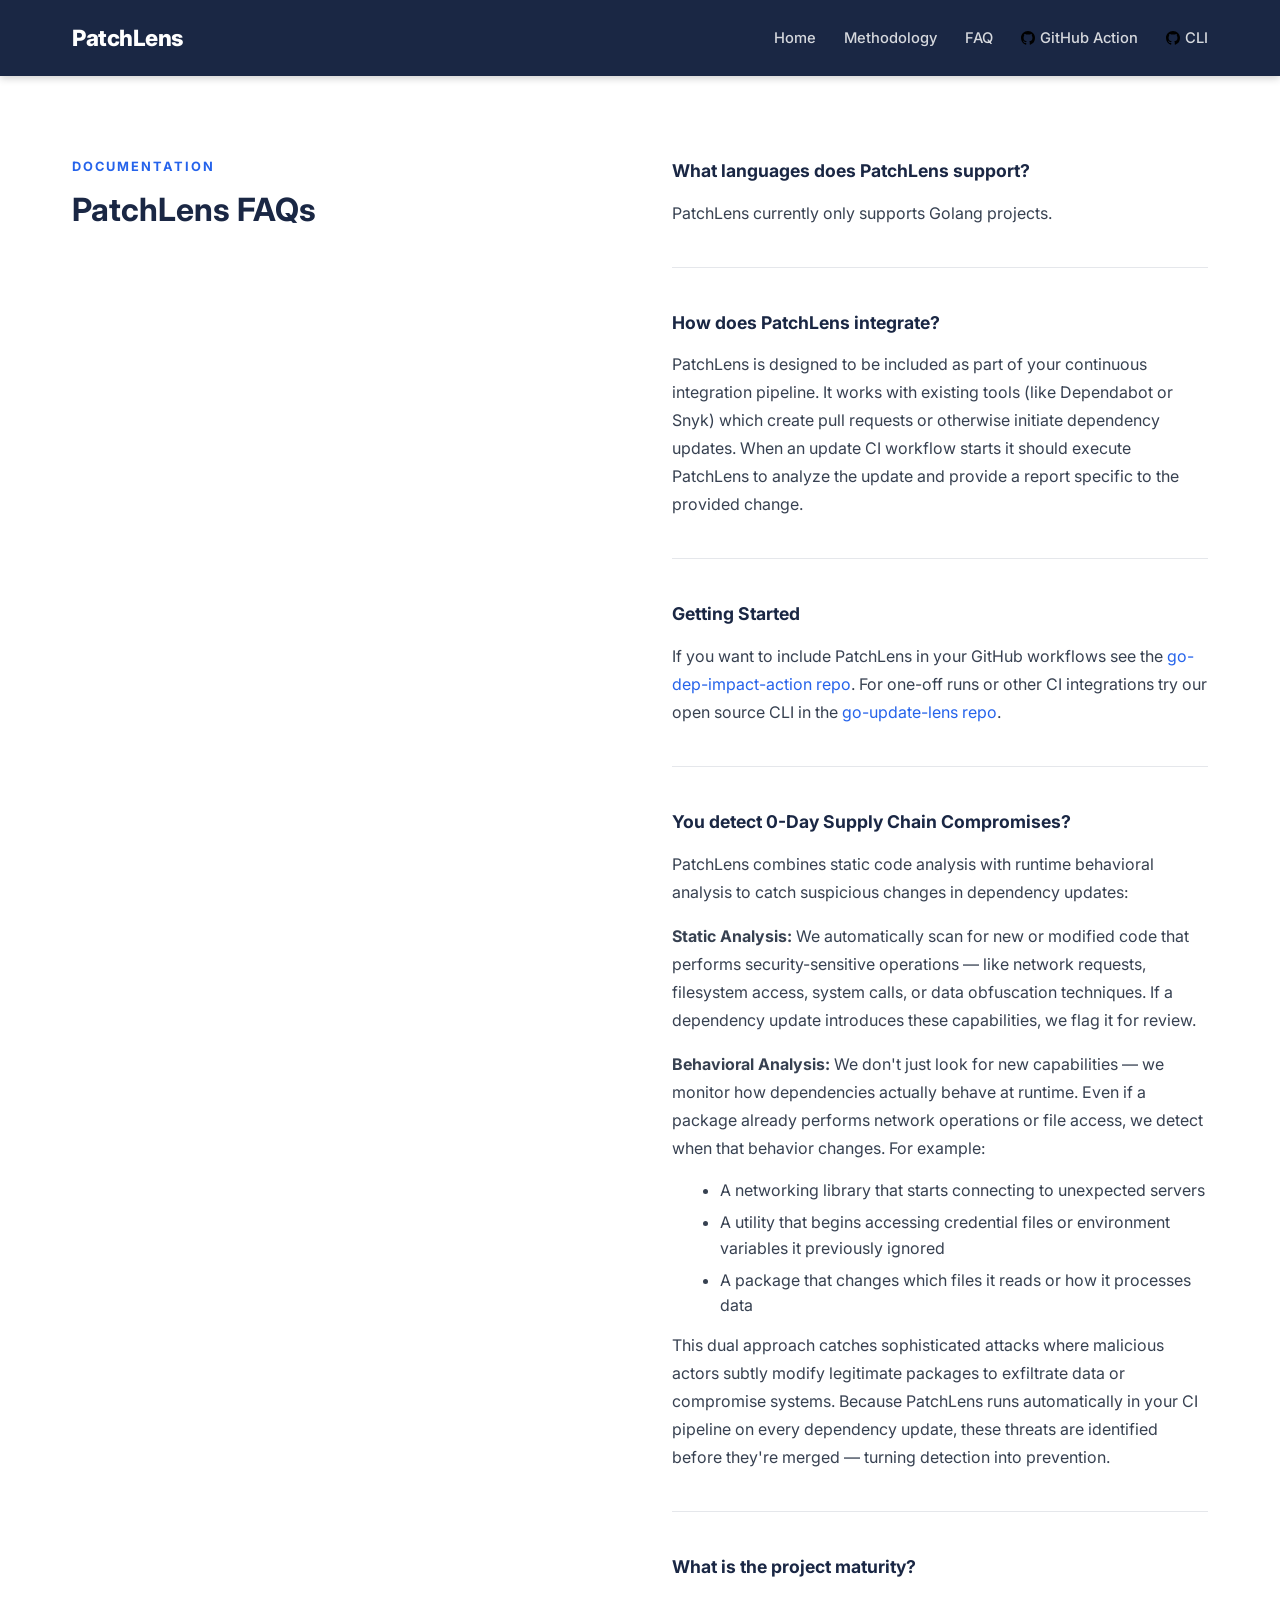
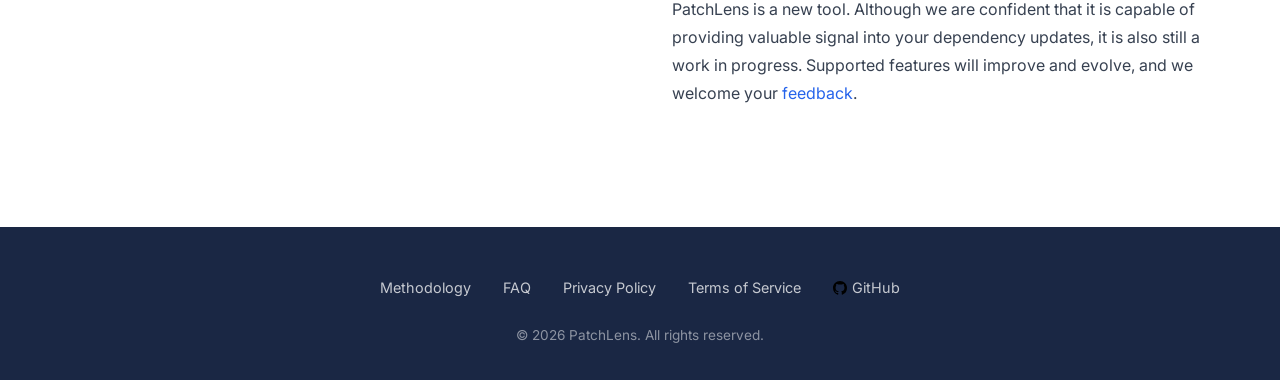
==== faq/index.html @ caf2183b "Rebuild website for ghpages" ====
<!DOCTYPE html>
<html lang="en">
<head>
  <meta charset="UTF-8" />
  <meta name="viewport" content="width=device-width, initial-scale=1.0" />
  <title>FAQ — PatchLens</title>
  <meta name="description" content="Frequently asked questions about PatchLens: language support, CI integration, zero-day detection, and getting started." />
  <link rel="stylesheet" href="../assets/css/style.css" />
  <link rel="preconnect" href="https://fonts.googleapis.com" />
  <link rel="preconnect" href="https://fonts.gstatic.com" crossorigin />
  <link href="https://fonts.googleapis.com/css2?family=Inter:wght@400;500;600;700;800&display=swap" rel="stylesheet" />
</head>
<body>
<svg xmlns="http://www.w3.org/2000/svg" style="display:none">
  <symbol id="icon-github" viewBox="0 0 16 16">
    <path d="M8 0C3.58 0 0 3.58 0 8c0 3.54 2.29 6.53 5.47 7.59.4.07.55-.17.55-.38 0-.19-.01-.82-.01-1.49-2.01.37-2.53-.49-2.69-.94-.09-.23-.48-.94-.82-1.13-.28-.15-.68-.52-.01-.53.63-.01 1.08.58 1.23.82.72 1.21 1.87.87 2.33.66.07-.52.28-.87.51-1.07-1.78-.2-3.64-.89-3.64-3.95 0-.87.31-1.59.82-2.15-.08-.2-.36-1.02.08-2.12 0 0 .67-.21 2.2.82.64-.18 1.32-.27 2-.27.68 0 1.36.09 2 .27 1.53-1.04 2.2-.82 2.2-.82.44 1.1.16 1.92.08 2.12.51.56.82 1.27.82 2.15 0 3.07-1.87 3.75-3.65 3.95.29.25.54.73.54 1.48 0 1.07-.01 1.93-.01 2.2 0 .21.15.46.55.38A8.013 8.013 0 0016 8c0-4.42-3.58-8-8-8z"/>
  </symbol>
</svg>

<!-- ===== HEADER ===== -->
<header>
  <nav>
    <div class="logo"><a href="../">PatchLens</a></div>
    <button class="nav-toggle" aria-label="Toggle navigation" onclick="document.querySelector('.nav-links').classList.toggle('open')">&#9776;</button>
    <ul class="nav-links">
      <li><a href="../">Home</a></li>
      <li><a href="../methodology/">Methodology</a></li>
      <li><a href="../faq/">FAQ</a></li>
      <li><a href="https://github.com/PatchLens/go-dep-impact-action" target="_blank" rel="noopener"><svg width="14" height="14" aria-hidden="true"><use href="#icon-github"/></svg>GitHub Action</a></li>
      <li><a href="https://github.com/PatchLens/go-update-lens" target="_blank" rel="noopener"><svg width="14" height="14" aria-hidden="true"><use href="#icon-github"/></svg>CLI</a></li>
    </ul>
  </nav>
</header>

<!-- ===== FAQ PAGE ===== -->
<section class="section-white">
  <div class="container">
    <div class="two-col" style="align-items: flex-start;">
      <div class="col-text">
        <p class="section-label">Documentation</p>
        <h2>PatchLens FAQs</h2>
      </div>
      <div class="col-text">

        <div class="faq-item">
          <p class="faq-q">What languages does PatchLens support?</p>
          <div class="faq-a">
            <p>PatchLens currently only supports Golang projects.</p>
          </div>
        </div>

        <div class="faq-item">
          <p class="faq-q">How does PatchLens integrate?</p>
          <div class="faq-a">
            <p>PatchLens is designed to be included as part of your continuous integration pipeline. It works with existing tools (like Dependabot or Snyk) which create pull requests or otherwise initiate dependency updates. When an update CI workflow starts it should execute PatchLens to analyze the update and provide a report specific to the provided change.</p>
          </div>
        </div>

        <div class="faq-item">
          <p class="faq-q">Getting Started</p>
          <div class="faq-a">
            <p>If you want to include PatchLens in your GitHub workflows see the <a href="https://github.com/PatchLens/go-dep-impact-action" target="_blank" rel="noopener">go-dep-impact-action repo</a>. For one-off runs or other CI integrations try our open source CLI in the <a href="https://github.com/PatchLens/go-update-lens" target="_blank" rel="noopener">go-update-lens repo</a>.</p>
          </div>
        </div>

        <div class="faq-item">
          <p class="faq-q">You detect 0-Day Supply Chain Compromises?</p>
          <div class="faq-a">
            <p>PatchLens combines static code analysis with runtime behavioral analysis to catch suspicious changes in dependency updates:</p>
            <p><strong>Static Analysis:</strong> We automatically scan for new or modified code that performs security-sensitive operations — like network requests, filesystem access, system calls, or data obfuscation techniques. If a dependency update introduces these capabilities, we flag it for review.</p>
            <p><strong>Behavioral Analysis:</strong> We don't just look for new capabilities — we monitor how dependencies actually behave at runtime. Even if a package already performs network operations or file access, we detect when that behavior changes. For example:</p>
            <ul>
              <li>A networking library that starts connecting to unexpected servers</li>
              <li>A utility that begins accessing credential files or environment variables it previously ignored</li>
              <li>A package that changes which files it reads or how it processes data</li>
            </ul>
            <p>This dual approach catches sophisticated attacks where malicious actors subtly modify legitimate packages to exfiltrate data or compromise systems. Because PatchLens runs automatically in your CI pipeline on every dependency update, these threats are identified before they're merged — turning detection into prevention.</p>
          </div>
        </div>

        <div class="faq-item">
          <p class="faq-q">What is the project maturity?</p>
          <div class="faq-a">
            <p>PatchLens is a new tool. Although we are confident that it is capable of providing valuable signal into your dependency updates, it is also still a work in progress. Supported features will improve and evolve, and we welcome your <a href="https://github.com/PatchLens/" target="_blank" rel="noopener">feedback</a>.</p>
          </div>
        </div>

      </div>
    </div>
  </div>
</section>

<!-- ===== FOOTER ===== -->
<footer>
  <div class="container">
    <ul class="footer-links">
      <li><a href="../methodology/">Methodology</a></li>
      <li><a href="../faq/">FAQ</a></li>
      <li><a href="../privacy-policy/">Privacy Policy</a></li>
      <li><a href="../terms-of-service/">Terms of Service</a></li>
      <li><a href="https://github.com/PatchLens" target="_blank" rel="noopener"><svg width="14" height="14" aria-hidden="true"><use href="#icon-github"/></svg>GitHub</a></li>
    </ul>
    <p class="footer-copy">&copy; 2026 PatchLens. All rights reserved.</p>
  </div>
</footer>

</body>
</html>
---- assets/css/style.css ----
/* ===== Reset & Base ===== */
*, *::before, *::after {
  box-sizing: border-box;
  margin: 0;
  padding: 0;
}

html { scroll-behavior: smooth; }

body {
  font-family: 'Inter', system-ui, -apple-system, BlinkMacSystemFont, 'Segoe UI', sans-serif;
  color: #1a2744;
  line-height: 1.6;
  background: #ffffff;
}

a {
  color: #2563eb;
  text-decoration: none;
}
a:hover { text-decoration: underline; }

img {
  max-width: 100%;
  height: auto;
  display: block;
  border-radius: 10px;
}

ul, ol { padding-left: 1.5rem; }

/* ===== Layout ===== */
.container {
  max-width: 1200px;
  margin: 0 auto;
  padding: 0 2rem;
}

.two-col {
  display: grid;
  grid-template-columns: 1fr 1fr;
  gap: 4rem;
  align-items: center;
}

.two-col.img-left .col-img { order: -1; }
.two-col.img-right .col-img { order: 1; }

/* ===== Section Backgrounds ===== */
.section-white  { background: #ffffff; }
.section-light  { background: #f8faff; }
.section-bright { background: #eef2ff; }
.section-tan      { background: #fdfaf7; }
.section-charcoal { background: #3c3c3c; }
.section-charcoal h1, .section-charcoal h2,
.section-charcoal h3, .section-charcoal h4 { color: #ffffff; }
.section-charcoal p { color: rgba(255,255,255,0.85); }
.section-charcoal a { color: rgba(255,255,255,0.9); }
.section-charcoal .btn-outline { border-color: rgba(255,255,255,0.7); color: rgba(255,255,255,0.9); }
.section-charcoal .btn-outline:hover { background: rgba(255,255,255,0.15); color: white; border-color: white; }
.section-dark   { background: #1a2744; }
.section-dark h1, .section-dark h2,
.section-dark h3, .section-dark h4 { color: #ffffff; }
.section-dark p { color: rgba(255,255,255,0.82); }

/* Full-bleed image column — image spans full section height and hits the page right edge */
.section-fill-image { padding: 0; overflow: hidden; }
.section-fill-image > .container {
  max-width: none;
  padding-left: 2rem;
  padding-right: 0;
}
.section-fill-image .two-col { gap: 0; }
.section-fill-image .col-text { padding: 2rem 3rem 2rem 0; }
.section-fill-image .col-img  { align-self: stretch; }
.section-fill-image .col-img img { border-radius: 0; height: 100%; object-fit: cover; }

/* GitHub icon alignment in nav/footer */
.nav-links a svg, .footer-links a svg {
  vertical-align: middle;
  margin-right: 5px;
  position: relative;
  top: -1px;
}

section { padding: 5rem 0; }

/* ===== Header / Nav ===== */
header {
  background: #1a2744;
  color: white;
  position: sticky;
  top: 0;
  z-index: 100;
  box-shadow: 0 2px 8px rgba(0,0,0,0.2);
}

nav {
  display: flex;
  align-items: center;
  justify-content: space-between;
  padding: 1.25rem 2rem;
  max-width: 1200px;
  margin: 0 auto;
}

.logo {
  font-size: 1.4rem;
  font-weight: 800;
  letter-spacing: -0.5px;
}
.logo a { color: white; }
.logo a:hover { text-decoration: none; opacity: 0.9; }

.nav-links {
  display: flex;
  gap: 1.75rem;
  list-style: none;
  align-items: center;
  flex-wrap: wrap;
}

.nav-links a {
  color: rgba(255,255,255,0.82);
  font-size: 0.92rem;
  font-weight: 500;
  transition: color 0.15s;
}
.nav-links a:hover {
  color: white;
  text-decoration: none;
}

.nav-links .nav-cta a {
  background: #2563eb;
  color: white;
  padding: 0.45rem 1rem;
  border-radius: 5px;
  font-weight: 600;
}
.nav-links .nav-cta a:hover {
  background: #1d4ed8;
  text-decoration: none;
}

/* Mobile nav toggle */
.nav-toggle {
  display: none;
  background: none;
  border: none;
  cursor: pointer;
  padding: 0.5rem;
  color: white;
  font-size: 1.5rem;
}

/* ===== Typography ===== */
h1 { font-size: 2.6rem; font-weight: 800; line-height: 1.15; letter-spacing: -0.5px; }
h2 { font-size: 2rem;   font-weight: 700; line-height: 1.25; }
h3 { font-size: 1.5rem; font-weight: 700; line-height: 1.35; }
h4 { font-size: 1.15rem;font-weight: 600; line-height: 1.4; }
h5 { font-size: 1rem;   font-weight: 600; }

p {
  font-size: 1rem;
  line-height: 1.75;
  color: #374151;
  margin-bottom: 1rem;
}
p:last-child { margin-bottom: 0; }

p.lead {
  font-size: 1.15rem;
  line-height: 1.7;
  color: #374151;
}

/* ===== Feature List ===== */
.feature-list {
  list-style: none;
  padding: 0;
  margin-top: 1.5rem;
}

.feature-list li {
  padding: 0.9rem 0;
  border-bottom: 1px solid rgba(37,99,235,0.1);
}
.feature-list li:last-child { border-bottom: none; }

.feature-list strong {
  display: block;
  font-size: 0.95rem;
  color: #1a2744;
  margin-bottom: 0.2rem;
}
.feature-list .feat-desc {
  font-size: 0.88rem;
  color: #6b7280;
  margin: 0;
  line-height: 1.5;
}

/* ===== Buttons ===== */
.btn {
  display: inline-flex;
  align-items: center;
  gap: 0.5rem;
  padding: 0.75rem 1.5rem;
  border-radius: 6px;
  font-weight: 600;
  font-size: 0.95rem;
  transition: all 0.2s;
  cursor: pointer;
  text-decoration: none !important;
}

.btn-primary {
  background: #2563eb;
  color: white;
  border: 2px solid #2563eb;
}
.btn-primary:hover { background: #1d4ed8; border-color: #1d4ed8; color: white; }

.btn-outline {
  border: 2px solid #2563eb;
  color: #2563eb;
  background: transparent;
}
.btn-outline:hover { background: #2563eb; color: white; }

.btn-group {
  display: flex;
  gap: 1rem;
  flex-wrap: wrap;
  margin-top: 1.75rem;
}

/* ===== Section Headings ===== */
.section-label {
  font-size: 0.8rem;
  font-weight: 700;
  letter-spacing: 2px;
  text-transform: uppercase;
  color: #2563eb;
  margin-bottom: 0.75rem;
}

/* ===== Step Numbers (Methodology) ===== */
.step-badge {
  display: inline-flex;
  align-items: center;
  justify-content: center;
  width: 2.25rem;
  height: 2.25rem;
  background: #2563eb;
  color: white;
  border-radius: 50%;
  font-weight: 800;
  font-size: 1rem;
  margin-bottom: 0.75rem;
}

/* ===== FAQ ===== */
.faq-item {
  margin-bottom: 2.5rem;
  padding-bottom: 2.5rem;
  border-bottom: 1px solid #e5e7eb;
}
.faq-item:last-child {
  border-bottom: none;
  padding-bottom: 0;
}

.faq-q {
  font-size: 1.1rem;
  font-weight: 700;
  color: #1a2744;
  margin-bottom: 0.75rem;
}

.faq-a { color: #374151; }
.faq-a ul { margin: 0.75rem 0 0.75rem 1.5rem; }
.faq-a li { margin-bottom: 0.4rem; line-height: 1.6; }

/* ===== Contact Form ===== */
.contact-card {
  background: white;
  border-radius: 12px;
  padding: 2.5rem;
  box-shadow: 0 4px 20px rgba(37,99,235,0.1);
}

.form-group {
  margin-bottom: 1.25rem;
}

label {
  display: block;
  font-weight: 600;
  font-size: 0.9rem;
  margin-bottom: 0.4rem;
  color: #374151;
}

input[type="text"],
input[type="email"],
textarea,
select {
  width: 100%;
  padding: 0.75rem 1rem;
  border: 1.5px solid #d1d5db;
  border-radius: 6px;
  font-size: 1rem;
  font-family: inherit;
  background: #f9fafb;
  color: #1a1a1a;
  transition: border-color 0.15s, box-shadow 0.15s;
}

input:focus,
textarea:focus,
select:focus {
  outline: none;
  border-color: #2563eb;
  background: white;
  box-shadow: 0 0 0 3px rgba(37,99,235,0.08);
}

textarea { resize: vertical; min-height: 130px; }

.btn-submit {
  width: 100%;
  background: #2563eb;
  color: white;
  padding: 0.85rem 2rem;
  border: none;
  border-radius: 6px;
  font-size: 1rem;
  font-weight: 700;
  cursor: pointer;
  transition: background 0.2s;
  font-family: inherit;
}
.btn-submit:hover { background: #1d4ed8; }

/* ===== Prose (Legal Pages) ===== */
.prose-page { padding: 5rem 0; }

.prose {
  max-width: 800px;
  margin: 0 auto;
  padding: 0 2rem;
}

.prose h2 {
  margin-bottom: 0.5rem;
}
.prose .effective-date {
  color: #6b7280;
  font-size: 0.9rem;
  margin-bottom: 2.5rem;
}
.prose h3 {
  margin: 2.5rem 0 0.75rem;
  font-size: 1.3rem;
  color: #1a2744;
}
.prose h4 {
  margin: 1.5rem 0 0.5rem;
  font-size: 1.05rem;
  color: #1a2744;
}
.prose p {
  margin-bottom: 1rem;
}
.prose ul, .prose ol {
  margin: 0.75rem 0 1rem 1.5rem;
}
.prose li {
  margin-bottom: 0.4rem;
  line-height: 1.7;
  color: #374151;
}
.prose hr {
  border: none;
  border-top: 1.5px solid #e5e7eb;
  margin: 2rem 0;
}
.prose blockquote {
  border-left: 4px solid #2563eb;
  padding: 1rem 1.5rem;
  background: #f0f4ff;
  margin: 1.5rem 0;
  border-radius: 0 8px 8px 0;
}
.prose blockquote p {
  margin: 0;
  color: #1a2744;
}
.prose strong { color: #1a2744; }
.prose a { color: #2563eb; font-weight: 500; }

/* ===== Footer ===== */
footer {
  background: #1a2744;
  color: rgba(255,255,255,0.75);
  padding: 3rem 0 2rem;
  text-align: center;
}

.footer-links {
  display: flex;
  gap: 2rem;
  justify-content: center;
  flex-wrap: wrap;
  margin-bottom: 1.5rem;
  list-style: none;
  padding: 0;
}

.footer-links a {
  color: rgba(255,255,255,0.75);
  font-size: 0.9rem;
}
.footer-links a:hover { color: white; text-decoration: none; }

.footer-copy {
  font-size: 0.85rem;
  color: rgba(255,255,255,0.5);
}

/* ===== Responsive ===== */
@media (max-width: 900px) {
  .two-col {
    grid-template-columns: 1fr;
    gap: 2.5rem;
  }
  .two-col.img-left .col-img { order: 0; }
  .two-col.img-right .col-img { order: 0; }

  .section-fill-image > .container { max-width: 1200px; padding-left: 2rem; padding-right: 2rem; }
  .section-fill-image .two-col { gap: 2.5rem; }
  .section-fill-image .col-text { padding: 0; }
  .section-fill-image .col-img  { align-self: auto; }
  .section-fill-image .col-img img { height: auto; }
}

@media (max-width: 768px) {
  h1 { font-size: 2rem; }
  h2 { font-size: 1.75rem; }
  h3 { font-size: 1.3rem; }
  section { padding: 3.5rem 0; }

  .nav-links {
    display: none;
    flex-direction: column;
    position: absolute;
    top: 100%;
    left: 0;
    right: 0;
    background: #1a2744;
    padding: 1rem 2rem 1.5rem;
    gap: 0.5rem;
    border-top: 1px solid rgba(255,255,255,0.1);
  }
  .nav-links.open { display: flex; }
  .nav-links a { padding: 0.5rem 0; display: block; }
  .nav-toggle { display: block; }

  nav { position: relative; }
}

@media (max-width: 480px) {
  .container { padding: 0 1.25rem; }
  .contact-card { padding: 1.75rem; }
  .btn-group { flex-direction: column; }
  .btn { width: 100%; justify-content: center; }
}
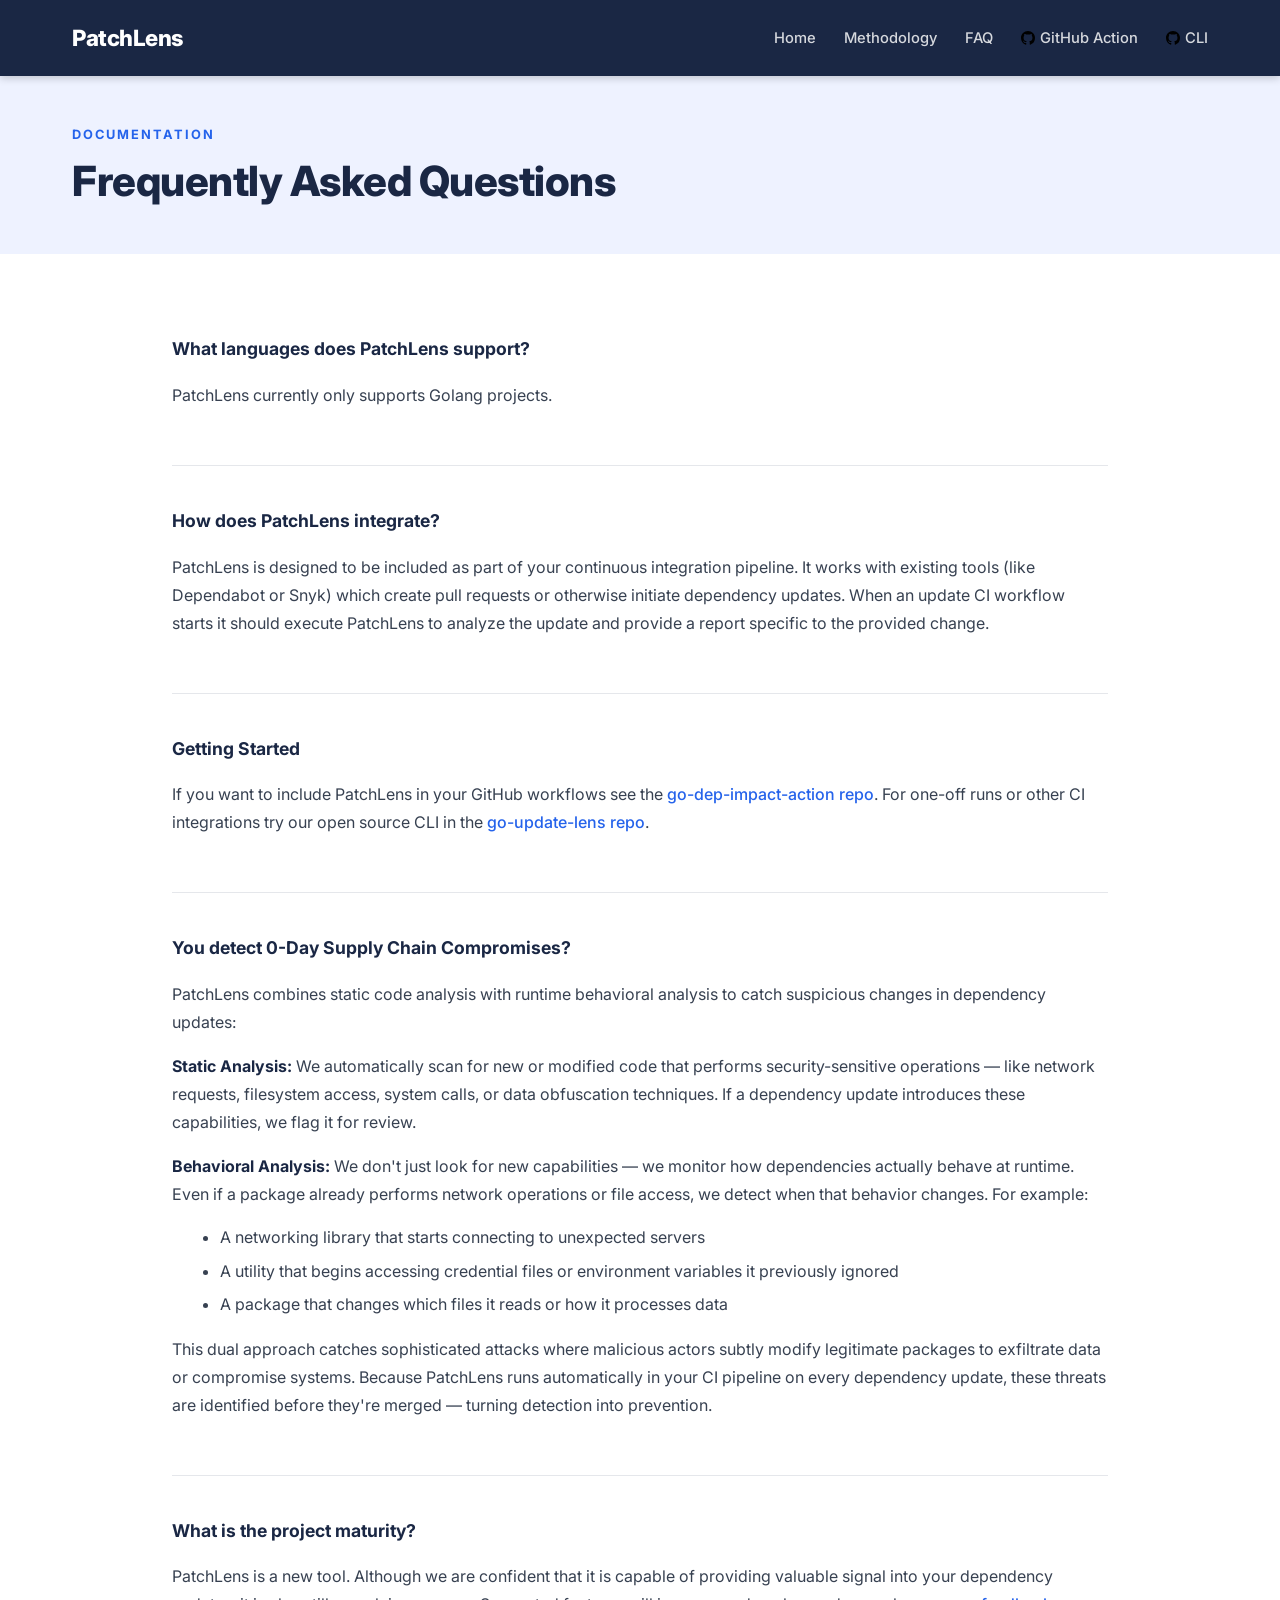
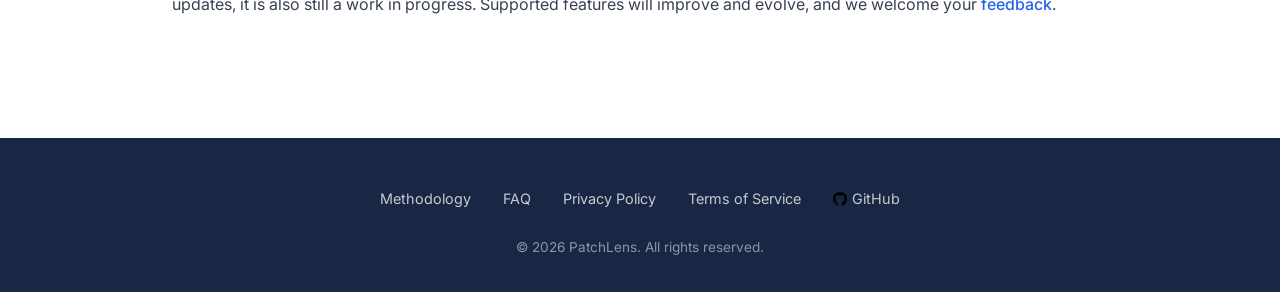
==== commit aed38410: "FAQ layout improvements" ====
--- a/faq/index.html
+++ b/faq/index.html
@@ -32,63 +32,63 @@
   </nav>
 </header>
 
-<!-- ===== FAQ PAGE ===== -->
-<section class="section-white">
+<!-- ===== FAQ HERO ===== -->
+<section class="section-bright" style="padding: 3rem 0;">
   <div class="container">
-    <div class="two-col" style="align-items: flex-start;">
-      <div class="col-text">
-        <p class="section-label">Documentation</p>
-        <h2>PatchLens FAQs</h2>
-      </div>
-      <div class="col-text">
+    <p class="section-label">Documentation</p>
+    <h1>Frequently Asked Questions</h1>
+  </div>
+</section>
 
-        <div class="faq-item">
-          <p class="faq-q">What languages does PatchLens support?</p>
-          <div class="faq-a">
-            <p>PatchLens currently only supports Golang projects.</p>
-          </div>
-        </div>
+<!-- ===== FAQ ITEMS ===== -->
+<div class="prose-page">
+  <div class="prose" style="max-width: 1000px;">
 
-        <div class="faq-item">
-          <p class="faq-q">How does PatchLens integrate?</p>
-          <div class="faq-a">
-            <p>PatchLens is designed to be included as part of your continuous integration pipeline. It works with existing tools (like Dependabot or Snyk) which create pull requests or otherwise initiate dependency updates. When an update CI workflow starts it should execute PatchLens to analyze the update and provide a report specific to the provided change.</p>
-          </div>
-        </div>
-
-        <div class="faq-item">
-          <p class="faq-q">Getting Started</p>
-          <div class="faq-a">
-            <p>If you want to include PatchLens in your GitHub workflows see the <a href="https://github.com/PatchLens/go-dep-impact-action" target="_blank" rel="noopener">go-dep-impact-action repo</a>. For one-off runs or other CI integrations try our open source CLI in the <a href="https://github.com/PatchLens/go-update-lens" target="_blank" rel="noopener">go-update-lens repo</a>.</p>
-          </div>
-        </div>
-
-        <div class="faq-item">
-          <p class="faq-q">You detect 0-Day Supply Chain Compromises?</p>
-          <div class="faq-a">
-            <p>PatchLens combines static code analysis with runtime behavioral analysis to catch suspicious changes in dependency updates:</p>
-            <p><strong>Static Analysis:</strong> We automatically scan for new or modified code that performs security-sensitive operations — like network requests, filesystem access, system calls, or data obfuscation techniques. If a dependency update introduces these capabilities, we flag it for review.</p>
-            <p><strong>Behavioral Analysis:</strong> We don't just look for new capabilities — we monitor how dependencies actually behave at runtime. Even if a package already performs network operations or file access, we detect when that behavior changes. For example:</p>
-            <ul>
-              <li>A networking library that starts connecting to unexpected servers</li>
-              <li>A utility that begins accessing credential files or environment variables it previously ignored</li>
-              <li>A package that changes which files it reads or how it processes data</li>
-            </ul>
-            <p>This dual approach catches sophisticated attacks where malicious actors subtly modify legitimate packages to exfiltrate data or compromise systems. Because PatchLens runs automatically in your CI pipeline on every dependency update, these threats are identified before they're merged — turning detection into prevention.</p>
-          </div>
-        </div>
-
-        <div class="faq-item">
-          <p class="faq-q">What is the project maturity?</p>
-          <div class="faq-a">
-            <p>PatchLens is a new tool. Although we are confident that it is capable of providing valuable signal into your dependency updates, it is also still a work in progress. Supported features will improve and evolve, and we welcome your <a href="https://github.com/PatchLens/" target="_blank" rel="noopener">feedback</a>.</p>
-          </div>
-        </div>
-
+    <div class="faq-item">
+      <p class="faq-q">What languages does PatchLens support?</p>
+      <div class="faq-a">
+        <p>PatchLens currently only supports Golang projects.</p>
       </div>
     </div>
+
+    <div class="faq-item">
+      <p class="faq-q">How does PatchLens integrate?</p>
+      <div class="faq-a">
+        <p>PatchLens is designed to be included as part of your continuous integration pipeline. It works with existing tools (like Dependabot or Snyk) which create pull requests or otherwise initiate dependency updates. When an update CI workflow starts it should execute PatchLens to analyze the update and provide a report specific to the provided change.</p>
+      </div>
+    </div>
+
+    <div class="faq-item">
+      <p class="faq-q">Getting Started</p>
+      <div class="faq-a">
+        <p>If you want to include PatchLens in your GitHub workflows see the <a href="https://github.com/PatchLens/go-dep-impact-action" target="_blank" rel="noopener">go-dep-impact-action repo</a>. For one-off runs or other CI integrations try our open source CLI in the <a href="https://github.com/PatchLens/go-update-lens" target="_blank" rel="noopener">go-update-lens repo</a>.</p>
+      </div>
+    </div>
+
+    <div class="faq-item">
+      <p class="faq-q">You detect 0-Day Supply Chain Compromises?</p>
+      <div class="faq-a">
+        <p>PatchLens combines static code analysis with runtime behavioral analysis to catch suspicious changes in dependency updates:</p>
+        <p><strong>Static Analysis:</strong> We automatically scan for new or modified code that performs security-sensitive operations — like network requests, filesystem access, system calls, or data obfuscation techniques. If a dependency update introduces these capabilities, we flag it for review.</p>
+        <p><strong>Behavioral Analysis:</strong> We don't just look for new capabilities — we monitor how dependencies actually behave at runtime. Even if a package already performs network operations or file access, we detect when that behavior changes. For example:</p>
+        <ul>
+          <li>A networking library that starts connecting to unexpected servers</li>
+          <li>A utility that begins accessing credential files or environment variables it previously ignored</li>
+          <li>A package that changes which files it reads or how it processes data</li>
+        </ul>
+        <p>This dual approach catches sophisticated attacks where malicious actors subtly modify legitimate packages to exfiltrate data or compromise systems. Because PatchLens runs automatically in your CI pipeline on every dependency update, these threats are identified before they're merged — turning detection into prevention.</p>
+      </div>
+    </div>
+
+    <div class="faq-item">
+      <p class="faq-q">What is the project maturity?</p>
+      <div class="faq-a">
+        <p>PatchLens is a new tool. Although we are confident that it is capable of providing valuable signal into your dependency updates, it is also still a work in progress. Supported features will improve and evolve, and we welcome your <a href="https://github.com/PatchLens/" target="_blank" rel="noopener">feedback</a>.</p>
+      </div>
+    </div>
+
   </div>
-</section>
+</div>
 
 <!-- ===== FOOTER ===== -->
 <footer>
